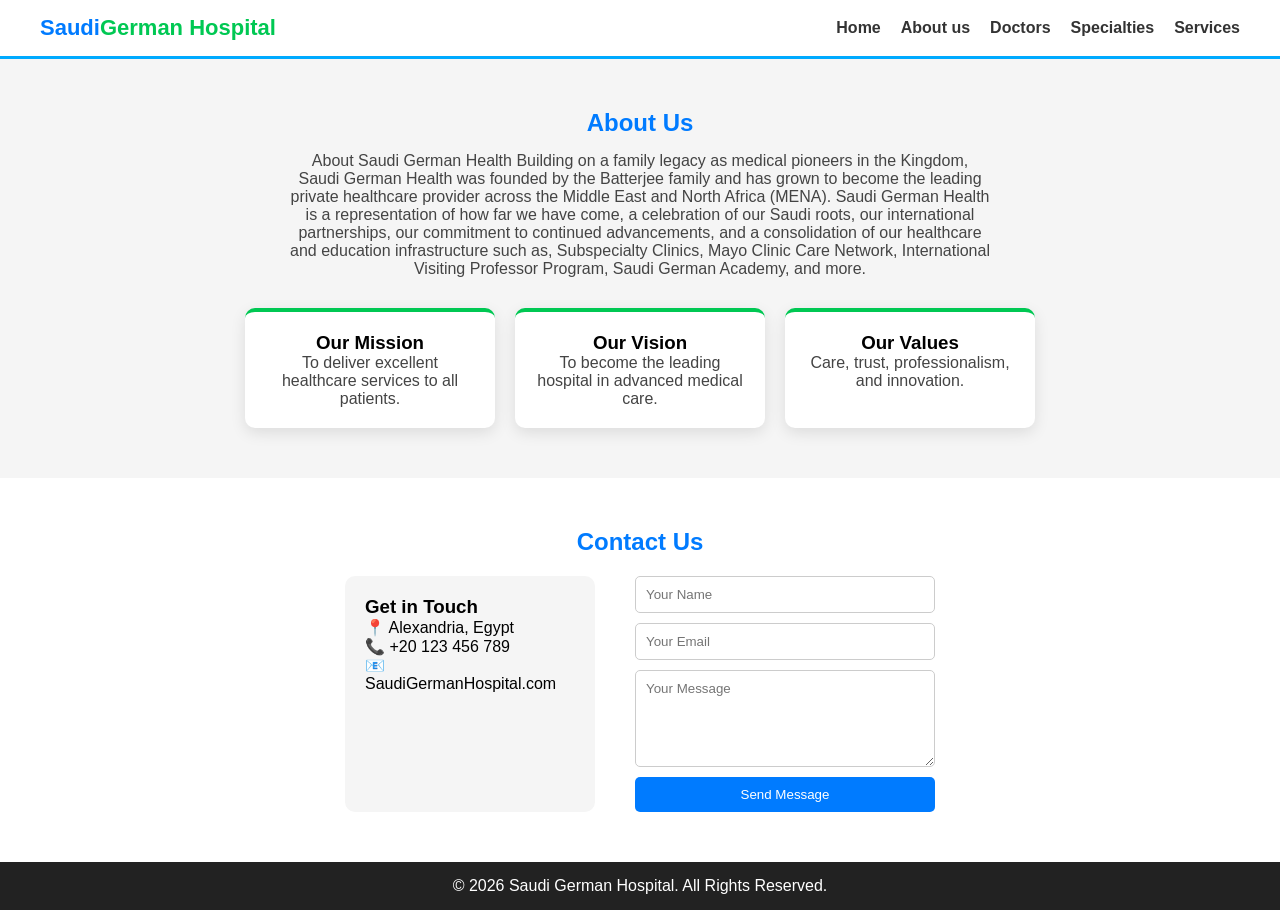
==== about-contact.html @ 09c5e598 "new file:   about-contact.html 	modified:   index.html 	new file:   services.html 	new file:   speci" ====
<!DOCTYPE html>
<html lang="en">
<head>
    <meta charset="UTF-8">
    <title>About & Contact - BlueGreen Hospital</title>
    <link rel="icon" type="image/png" href="imgs/logo.jpg">
    <link rel="stylesheet" href="style/styleAboutus.css">
</head>
<body>

    <!-- Header -->
    <header class="header">
        <div class="logo">
            <span class="blue">Saudi</span><span class="green">German Hospital</span>
        </div>

        <nav>
            <ul class="navbar">
                <li><a href="index.html">Home</a></li>
                <li><a href="about-contact.html">About us</a></li>
                <li><a href="#">Doctors</a></li>
                <li><a href="specialist.html">Specialties</a></li>
                    <li><a href="services.html">Services</a></li>
            </ul>
        </nav>
    </header>

    <!-- About Section -->
    <section class="about">
        <h1>About Us</h1>
        <p>
           About Saudi German Health
Building on a family legacy as medical pioneers in the Kingdom, Saudi German Health was founded by the Batterjee family and has grown to become the leading private healthcare provider across the Middle East and North Africa (MENA).
Saudi German Health is a representation of how far we have come, a celebration of our Saudi roots, our international partnerships, our commitment to continued advancements, and a consolidation of our healthcare and education infrastructure such as, Subspecialty Clinics, Mayo Clinic Care Network, International Visiting Professor Program, Saudi German Academy, and more.
        </p>

        <div class="info-boxes">
            <div class="box">
                <h3>Our Mission</h3>
                <p>To deliver excellent healthcare services to all patients.</p>
            </div>

            <div class="box">
                <h3>Our Vision</h3>
                <p>To become the leading hospital in advanced medical care.</p>
            </div>

            <div class="box">
                <h3>Our Values</h3>
                <p>Care, trust, professionalism, and innovation.</p>
            </div>
        </div>
    </section>

    <!-- Contact Section -->
    <section class="contact">
        <h1>Contact Us</h1>

        <div class="contact-container">

            <div class="contact-info">
                <h3>Get in Touch</h3>
                <p>📍 Alexandria, Egypt</p>
                <p>📞 +20 123 456 789</p>
                <p>📧 SaudiGermanHospital.com</p>
            </div>

            <form class="contact-form">
                <input type="text" placeholder="Your Name" required>
                <input type="email" placeholder="Your Email" required>
                <textarea placeholder="Your Message" rows="5" required></textarea>
                <button type="submit">Send Message</button>
            </form>

        </div>
    </section>

    <!-- Footer -->
    <footer>
        <p>© 2026 Saudi German Hospital. All Rights Reserved.</p>
    </footer>

</body>
</html>
---- style/styleAboutus.css ----
* {
    margin: 0;
    padding: 0;
    box-sizing: border-box;
    font-family: Arial, sans-serif;
}

.header {
    background: #ffffff;
    display: flex;
    justify-content: space-between;
    align-items: center;
    padding: 15px 40px;
    border-bottom: 3px solid #00aaff;
}

.logo {
    font-size: 22px;
    font-weight: bold;
}

.logo .blue {
    color: #007bff;
}

.logo .green {
    color: #00c853;
}

nav ul {
    list-style: none;
    display: flex;
    gap: 20px;
}

nav a {
    text-decoration: none;
    color: #333;
    font-weight: bold;
}

nav a:hover {
    color: #00c853;
}

.hero {
    text-align: center;
    padding: 60px 20px;
    background: linear-gradient(90deg, #007bff, #00c853);
    color: white;
}

.hero h1 {
    font-size: 40px;
    margin-bottom: 10px;
}

.doctors {
    display: grid;
    grid-template-columns: repeat(auto-fit, minmax(220px, 1fr));
    gap: 20px;
    padding: 40px;
    background: #f5f5f5;
}

.card {
    background: white;
    padding: 20px;
    border-radius: 12px;
    box-shadow: 0 5px 15px rgba(0,0,0,0.1);
    transition: 0.3s;
    border-top: 4px solid #007bff;
}

.card:hover {
    transform: translateY(-5px);
    border-top: 4px solid #00c853;
}

.card h3 {
    margin-bottom: 10px;
    color: #007bff;
}

/* Footer */
footer {
    text-align: center;
    padding: 15px;
    background: #222;
    color: white;
}


/* About Section */
.about {
    padding: 50px;
    text-align: center;
    background: #f5f5f5;
}

.about h1 {
    color: #007bff;
    margin-bottom: 15px;
}

.about p {
    max-width: 700px;
    margin: auto;
    color: #444;
}

/* Info boxes */
.info-boxes {
    display: flex;
    justify-content: center;
    gap: 20px;
    margin-top: 30px;
    flex-wrap: wrap;
}

.box {
    background: white;
    padding: 20px;
    width: 250px;
    border-radius: 10px;
    border-top: 4px solid #00c853;
    box-shadow: 0 5px 15px rgba(0,0,0,0.1);
}

/* Contact Section */
.contact {
    padding: 50px;
    text-align: center;
    background: white;
}

.contact h1 {
    color: #007bff;
    margin-bottom: 20px;
}

.contact-container {
    display: flex;
    justify-content: center;
    gap: 40px;
    flex-wrap: wrap;
}

/* Contact Info */
.contact-info {
    text-align: left;
    background: #f5f5f5;
    padding: 20px;
    border-radius: 10px;
    width: 250px;
}

/* Form */
.contact-form {
    display: flex;
    flex-direction: column;
    gap: 10px;
    width: 300px;
}

.contact-form input,
.contact-form textarea {
    padding: 10px;
    border: 1px solid #ccc;
    border-radius: 5px;
}

.contact-form button {
    background: #007bff;
    color: white;
    padding: 10px;
    border: none;
    cursor: pointer;
    border-radius: 5px;
}

.contact-form button:hover {
    background: #00c853;
}


.social-buttons {
    text-align: center;
    margin: 20px;
}

.social-buttons a {
    display: inline-block;
    margin: 10px;
    font-size: 22px;
    width: 45px;
    height: 45px;
    line-height: 45px;
    border-radius: 50%;
    color: white;
    text-align: center;
}

/* Colors */
.social-buttons a:nth-child(1) {
    background: #3b5998; /* Facebook */
}

.social-buttons a:nth-child(2) {
    background: #e1306c; /* Instagram */
}

.social-buttons a:nth-child(3) {
    background: #0077b5; /* LinkedIn */
}
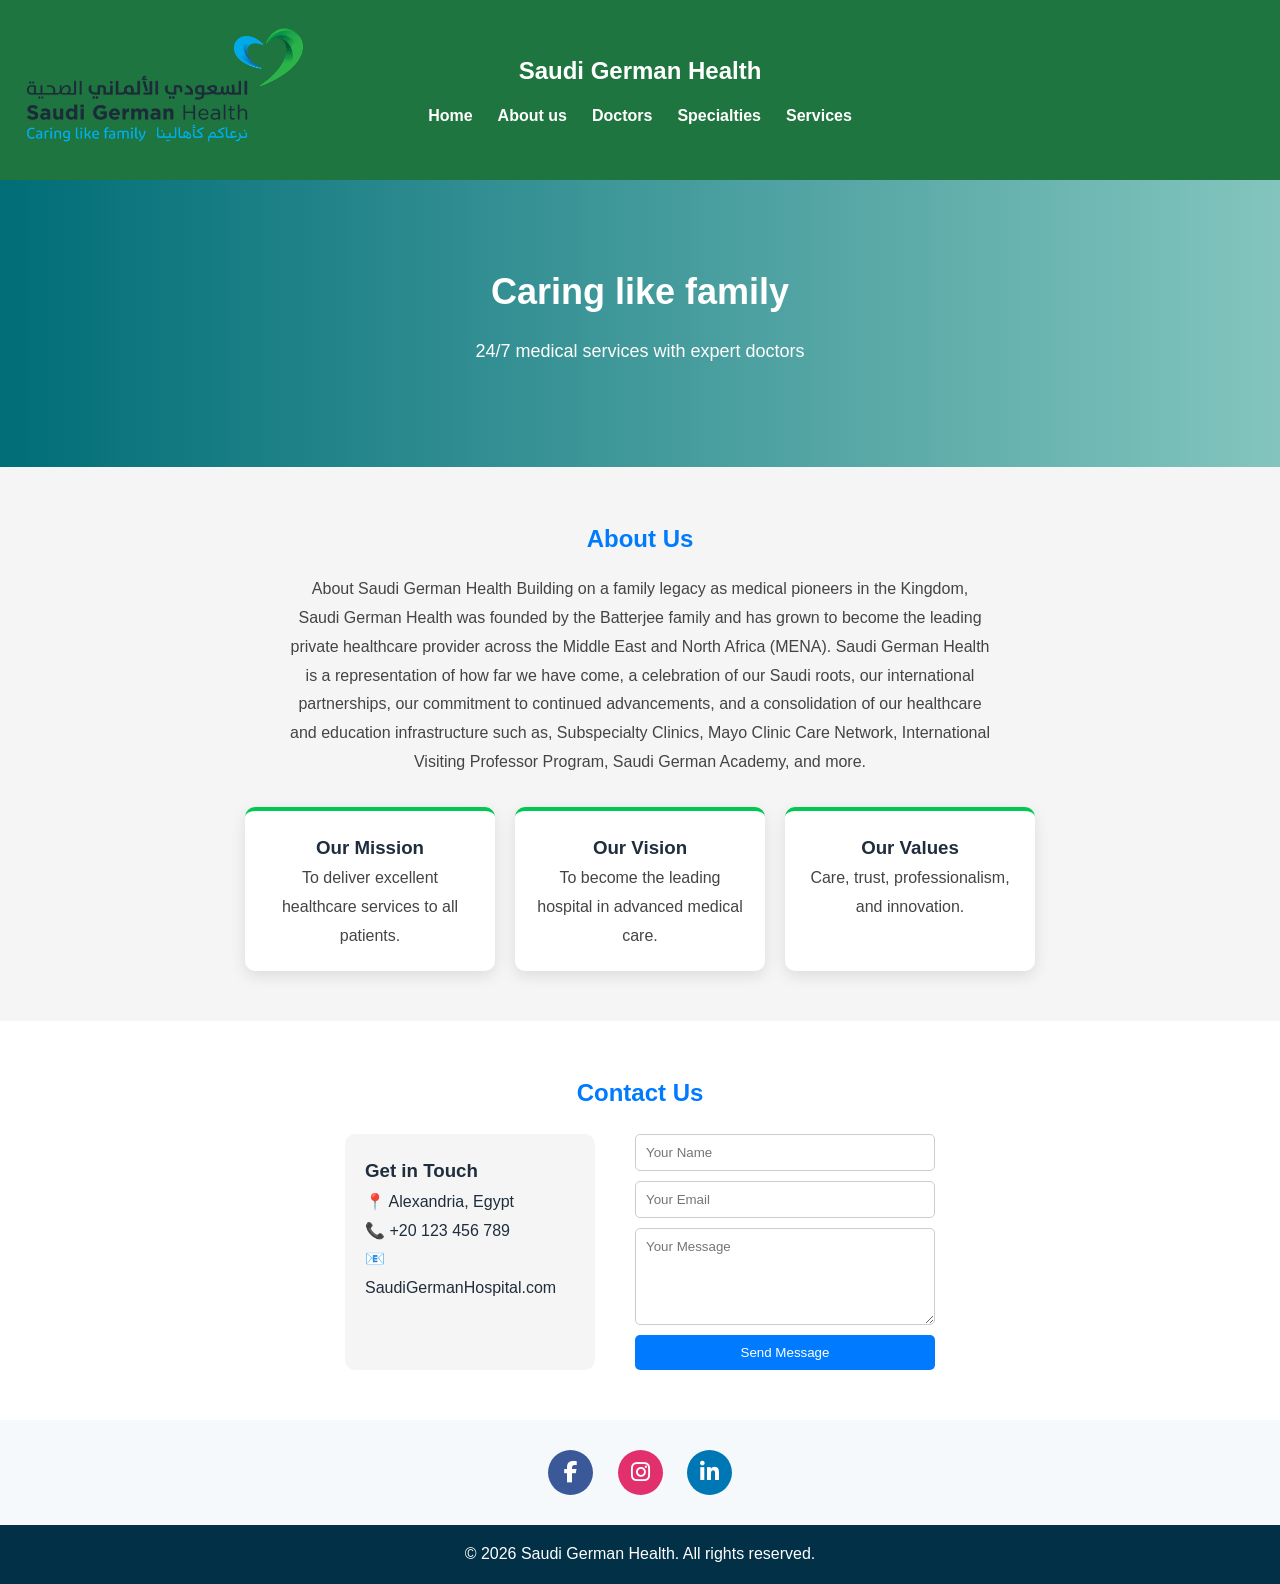
==== commit b085c9df: "modified:   about-contact.html 	new file:   doctors.html 	new file:   imgs/Dental.png 	new file:   i" ====
--- a/about-contact.html
+++ b/about-contact.html
@@ -2,31 +2,37 @@
 <html lang="en">
 <head>
     <meta charset="UTF-8">
+    <meta name="viewport" content="width=device-width, initial-scale=1.0">
     <title>About & Contact - BlueGreen Hospital</title>
-    <link rel="icon" type="image/png" href="imgs/logo.jpg">
+    <link rel="icon" type="image/png" href="imgs/logo.png">
     <link rel="stylesheet" href="style/styleAboutus.css">
+    <link rel="stylesheet" href="style/style.css">
+    <link rel="stylesheet" href="https://cdnjs.cloudflare.com/ajax/libs/font-awesome/6.5.0/css/all.min.css">
 </head>
 <body>
 
-    <!-- Header -->
-    <header class="header">
-        <div class="logo">
-            <span class="blue">Saudi</span><span class="green">German Hospital</span>
-        </div>
-
-        <nav>
-            <ul class="navbar">
-                <li><a href="index.html">Home</a></li>
-                <li><a href="about-contact.html">About us</a></li>
-                <li><a href="#">Doctors</a></li>
-                <li><a href="specialist.html">Specialties</a></li>
-                    <li><a href="services.html">Services</a></li>
-            </ul>
-        </nav>
+    <header>
+    <div class="logo">
+        <img src="imgs/saudiGermanHospitalLogo.png" alt="">
+    </div>
+    <nav>
+        <h1>Saudi German Health</h1>
+        <ul class="navbar">
+            <li><a href="index.html">Home</a></li>
+            <li><a href="about-contact.html">About us</a></li>
+            <li><a href="doctors.html">Doctors</a></li>
+            <li><a href="specialties.html">Specialties</a></li>
+            <li><a href="services.html">Services</a></li>
+        </ul>
+    </nav>
     </header>
 
-    <!-- About Section -->
-    <section class="about">
+    <main>
+        <section class="hero">
+                <h2>Caring like family</h2>
+                <p>24/7 medical services with expert doctors</p>
+            </section>
+        <section class="about">
         <h1>About Us</h1>
         <p>
            About Saudi German Health
@@ -74,10 +80,24 @@
 
         </div>
     </section>
+    <div class="social-buttons">
+        <a href="https://www.facebook.com/SaudiGermanHealth" target="_blank">
+            <i class="fab fa-facebook-f"></i>
+        </a>
 
-    <!-- Footer -->
+        <a href="https://www.instagram.com/sgh.group/" target="_blank">
+            <i class="fab fa-instagram"></i>
+        </a>
+
+        <a href="https://www.linkedin.com/company/saudi-german-hospitals-group/" target="_blank">
+                <i class="fab fa-linkedin-in"></i>
+        </a>
+
+    </div>
+
+    </main>
     <footer>
-        <p>© 2026 Saudi German Hospital. All Rights Reserved.</p>
+            <p>&copy; 2026 Saudi German Health. All rights reserved.</p>
     </footer>
 
 </body>
--- a/style/styleAboutus.css
+++ b/style/styleAboutus.css
@@ -3,44 +3,6 @@
     padding: 0;
     box-sizing: border-box;
     font-family: Arial, sans-serif;
-}
-
-.header {
-    background: #ffffff;
-    display: flex;
-    justify-content: space-between;
-    align-items: center;
-    padding: 15px 40px;
-    border-bottom: 3px solid #00aaff;
-}
-
-.logo {
-    font-size: 22px;
-    font-weight: bold;
-}
-
-.logo .blue {
-    color: #007bff;
-}
-
-.logo .green {
-    color: #00c853;
-}
-
-nav ul {
-    list-style: none;
-    display: flex;
-    gap: 20px;
-}
-
-nav a {
-    text-decoration: none;
-    color: #333;
-    font-weight: bold;
-}
-
-nav a:hover {
-    color: #00c853;
 }
 
 .hero {
@@ -55,7 +17,7 @@
     margin-bottom: 10px;
 }
 
-.doctors {
+.specialties {
     display: grid;
     grid-template-columns: repeat(auto-fit, minmax(220px, 1fr));
     gap: 20px;
@@ -70,6 +32,7 @@
     box-shadow: 0 5px 15px rgba(0,0,0,0.1);
     transition: 0.3s;
     border-top: 4px solid #007bff;
+    justify-content: center;
 }
 
 .card:hover {
@@ -81,8 +44,11 @@
     margin-bottom: 10px;
     color: #007bff;
 }
+.card img {
+    width: 100px;
+    height: 100px;
+}
 
-/* Footer */
 footer {
     text-align: center;
     padding: 15px;
@@ -91,7 +57,6 @@
 }
 
 
-/* About Section */
 .about {
     padding: 50px;
     text-align: center;
@@ -109,13 +74,15 @@
     color: #444;
 }
 
-/* Info boxes */
 .info-boxes {
     display: flex;
     justify-content: center;
     gap: 20px;
     margin-top: 30px;
     flex-wrap: wrap;
+}
+.info-boxes:hover {
+    transform: translateY(-5px);
 }
 
 .box {
@@ -127,7 +94,6 @@
     box-shadow: 0 5px 15px rgba(0,0,0,0.1);
 }
 
-/* Contact Section */
 .contact {
     padding: 50px;
     text-align: center;
@@ -146,7 +112,6 @@
     flex-wrap: wrap;
 }
 
-/* Contact Info */
 .contact-info {
     text-align: left;
     background: #f5f5f5;
@@ -155,7 +120,6 @@
     width: 250px;
 }
 
-/* Form */
 .contact-form {
     display: flex;
     flex-direction: column;
@@ -183,34 +147,3 @@
     background: #00c853;
 }
 
-
-.social-buttons {
-    text-align: center;
-    margin: 20px;
-}
-
-.social-buttons a {
-    display: inline-block;
-    margin: 10px;
-    font-size: 22px;
-    width: 45px;
-    height: 45px;
-    line-height: 45px;
-    border-radius: 50%;
-    color: white;
-    text-align: center;
-}
-
-/* Colors */
-.social-buttons a:nth-child(1) {
-    background: #3b5998; /* Facebook */
-}
-
-.social-buttons a:nth-child(2) {
-    background: #e1306c; /* Instagram */
-}
-
-.social-buttons a:nth-child(3) {
-    background: #0077b5; /* LinkedIn */
-}
-
--- a/style/style.css
+++ b/style/style.css
@@ -0,0 +1,219 @@
+* {
+    margin: 0;
+    padding: 0;
+    box-sizing: border-box;
+    font-family: Arial, sans-serif;
+}
+
+body {
+    background-color: #f5f9fc;
+    color: #1f2d3d;
+    line-height: 1.8;
+}
+
+.container {
+    width: 90%;
+    max-width: 1200px;
+    margin: auto;
+}
+
+header {
+    display: flex;
+    align-items: center;
+    gap: 20px;
+    background-color: #1f753f;
+    color: white;
+    padding: 10px 20px;
+}
+
+header h1 {
+    text-align: center;
+    margin-bottom: 10px;
+}
+.logo {
+    margin-left: a;
+}
+.logo img {
+    width: auto;
+    height: 150px;
+}
+header nav {
+    position: absolute;
+    left: 50%;
+    transform: translateX(-50%);
+}
+.navbar {
+    left: 50%;
+    list-style: none;
+    display: flex;
+    justify-content: center;
+    gap: 25px;
+}
+
+.navbar li a {
+    text-decoration: none;
+    color: white;
+    font-weight: bold;
+    transition: 0.3s;
+}
+
+.navbar li a:hover {
+    color: #ffd166;
+}
+
+.hero {
+    text-align: center;
+    padding: 80px 20px;
+    background: linear-gradient(to right, #006d77, #83c5be);
+    color: white;
+}
+
+.hero h2 {
+    font-size: 36px;
+    margin-bottom: 10px;
+}
+
+.hero p {
+    margin-bottom: 20px;
+    font-size: 18px;
+}
+
+.btnBook,
+.btnFindDoctors {
+    display: inline-block;
+    padding: 12px 20px;
+    margin: 5px;
+    border-radius: 8px;
+    text-decoration: none;
+    font-weight: bold;
+    transition: 0.3s;
+}
+
+.btnBook {
+    background-color: #ffd166;
+    color: #000;
+}
+
+.btnBook:hover {
+    background-color: #ffb703;
+}
+
+.btnFindDoctors {
+    background-color: white;
+    color: #22a7e0;
+}
+
+.btnFindDoctors:hover {
+    background-color: #e0f7fa;
+}
+
+section {
+    padding: 60px 20px;
+}
+
+.servicesList {
+    display: flex;
+    gap: 20px;
+    justify-content: center;
+    flex-wrap: wrap;
+}
+
+.service {
+    background: white;
+    padding: 20px;
+    border-radius: 12px;
+    width: 250px;
+    text-align: center;
+    box-shadow: 0 4px 10px rgba(0,0,0,0.1);
+    transition: 0.3s;
+}
+
+.service:hover {
+    transform: translateY(-5px);
+}
+
+.service img {
+    width: 100%;
+    border-radius: 10px;
+    margin-top: 10px;
+}
+
+.doctor-list {
+    display: flex;
+    flex-wrap: wrap;
+    justify-content: center;
+    gap: 20px;
+}
+
+.doctor-list article {
+    background: white;
+    padding: 15px;
+    border-radius: 12px;
+    width: 316px;
+    text-align: center;
+    box-shadow: 0 4px 10px rgba(0,0,0,0.1);
+    transition: 0.3s;
+}
+
+.doctor-list article:hover {
+    transform: scale(1.05);
+}
+
+.doctor-list img {
+    border-radius: 50%;
+    margin-bottom: 10px;
+}
+
+.why-us ul {
+    list-style: none;
+    text-align: center;
+}
+
+.why-us li {
+    background: #e0f7fa;
+    margin: 10px auto;
+    padding: 10px;
+    width: 200px;
+    border-radius: 8px;
+}
+
+.contacts {
+    background-color: #006d77;
+    color: white;
+    text-align: center;
+}
+.social-buttons {
+    text-align: center;
+    margin: 20px;
+}
+
+.social-buttons a {
+    display: inline-block;
+    margin: 10px;
+    font-size: 22px;
+    width: 45px;
+    height: 45px;
+    line-height: 45px;
+    border-radius: 50%;
+    color: white;
+    text-align: center;
+}
+
+.social-buttons a:nth-child(1) {
+    background: #3b5998; /* Facebook */
+}
+
+.social-buttons a:nth-child(2) {
+    background: #e1306c; /* Instagram */
+}
+
+.social-buttons a:nth-child(3) {
+    background: #0077b5; /* LinkedIn */
+}
+
+footer {
+    background-color: #023047;
+    color: white;
+    text-align: center;
+    padding: 15px;
+}
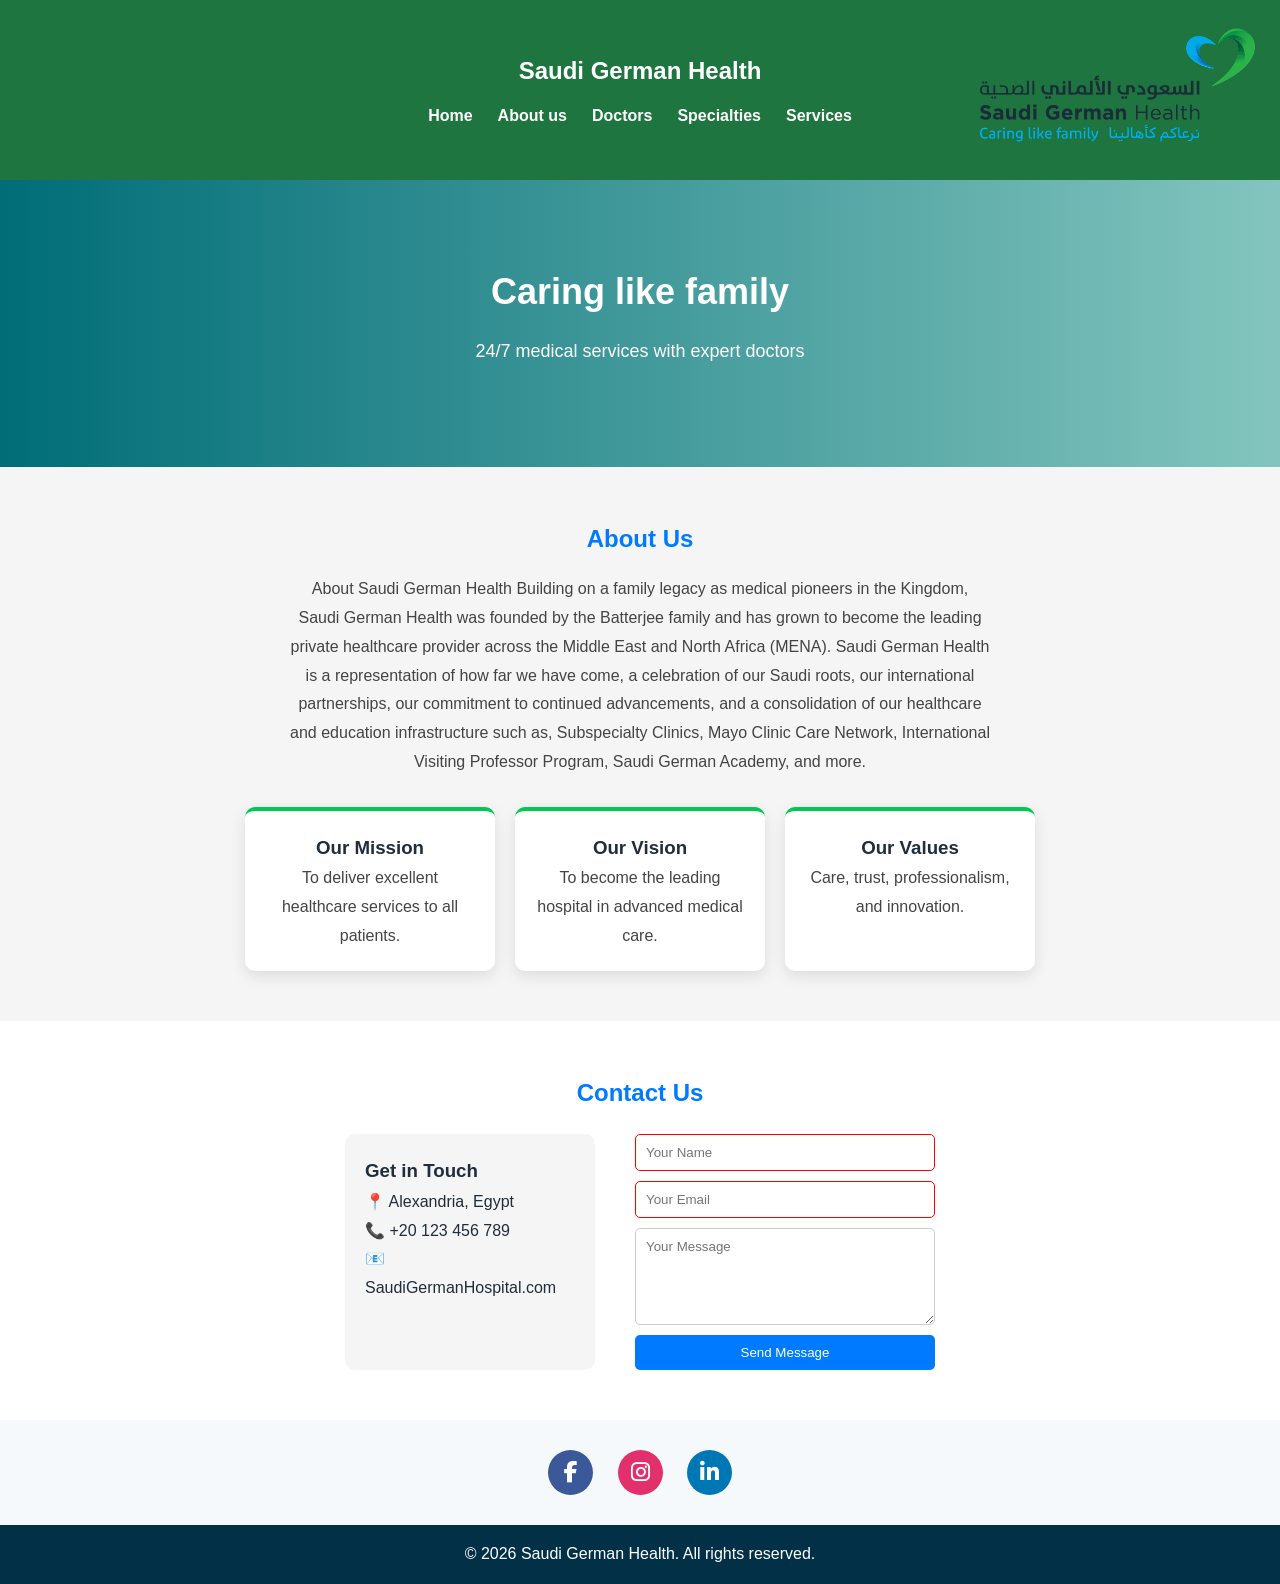
==== commit 64ad18ab: "commit" ====
--- a/about-contact.html
+++ b/about-contact.html
@@ -71,9 +71,9 @@
                 <p>📧 SaudiGermanHospital.com</p>
             </div>
 
-            <form class="contact-form">
-                <input type="text" placeholder="Your Name" required>
-                <input type="email" placeholder="Your Email" required>
+            <form class="contact-form" action="php/insert.php" method="POST">
+                <input type="text" name="name" placeholder="Your Name" required>
+                <input type="email" name="email" placeholder="Your Email" required>
                 <textarea placeholder="Your Message" rows="5" required></textarea>
                 <button type="submit">Send Message</button>
             </form>
--- a/style/style.css
+++ b/style/style.css
@@ -1,3 +1,4 @@
+
 * {
     margin: 0;
     padding: 0;
@@ -31,7 +32,7 @@
     margin-bottom: 10px;
 }
 .logo {
-    margin-left: a;
+    margin-left: auto;
 }
 .logo img {
     width: auto;
@@ -76,6 +77,42 @@
 .hero p {
     margin-bottom: 20px;
     font-size: 18px;
+}
+
+.slideshow {
+    position: relative;
+    overflow: hidden;
+    min-height: 350px;
+}
+
+.slide {
+    position: absolute;
+    width: 100%;
+    opacity: 0;
+    transition: opacity 1s ease-in-out;
+    text-align: center;
+    padding-top: 80px;
+}
+
+.slide.active {
+    opacity: 1;
+    position: relative;
+}
+
+.slide h2 {
+    font-size: 3rem;
+    margin-bottom: 15px;
+}
+
+.slide p {
+    font-size: 1.2rem;
+}
+
+.hero-buttons {
+    margin-top: 250px;
+    display: flex;
+    justify-content: center;
+    gap: 15px;
 }
 
 .btnBook,
@@ -217,3 +254,91 @@
     text-align: center;
     padding: 15px;
 }
+.auth-section {
+    display: flex;
+    justify-content: center;
+    align-items: center;
+    min-height: 80vh;
+}
+
+
+.auth-container {
+    background: white;
+    padding: 30px;
+    border-radius: 15px;
+    width: 350px;
+    box-shadow: 0 6px 20px rgba(0,0,0,0.1);
+    text-align: center;
+}
+
+.auth-toggle {
+    display: flex;
+    margin-bottom: 20px;
+}
+
+.auth-toggle button {
+    flex: 1;
+    padding: 10px;
+    border: none;
+    cursor: pointer;
+    background: #e0f7fa;
+    font-weight: bold;
+    transition: 0.3s;
+}
+
+.auth-toggle .active {
+    background: #00772e;
+    color: white;
+}
+
+.auth-form {
+    display: none;
+    flex-direction: column;
+}
+
+.auth-form.active {
+    display: flex;
+}
+
+.auth-form input {
+    margin: 10px 0;
+    padding: 12px;
+    border-radius: 8px;
+    border: 1px solid #ccc;
+    outline: none;
+    transition: 0.3s;
+}
+
+.auth-form input:focus {
+    border-color: #22a7e0;
+}
+
+.auth-btn {
+    margin-top: 15px;
+    padding: 12px;
+    border: none;
+    border-radius: 8px;
+    background: #ffd166;
+    font-weight: bold;
+    cursor: pointer;
+    transition: 0.3s;
+}
+
+.auth-btn:hover {
+    background: #ffb703;
+}
+
+.error {
+    color: red;
+    font-size: 0.9rem;
+    display: block;
+    margin-bottom: 10px;
+}
+
+input:invalid {
+    border-color: red;
+}
+
+input:focus {
+    outline: none;
+}
